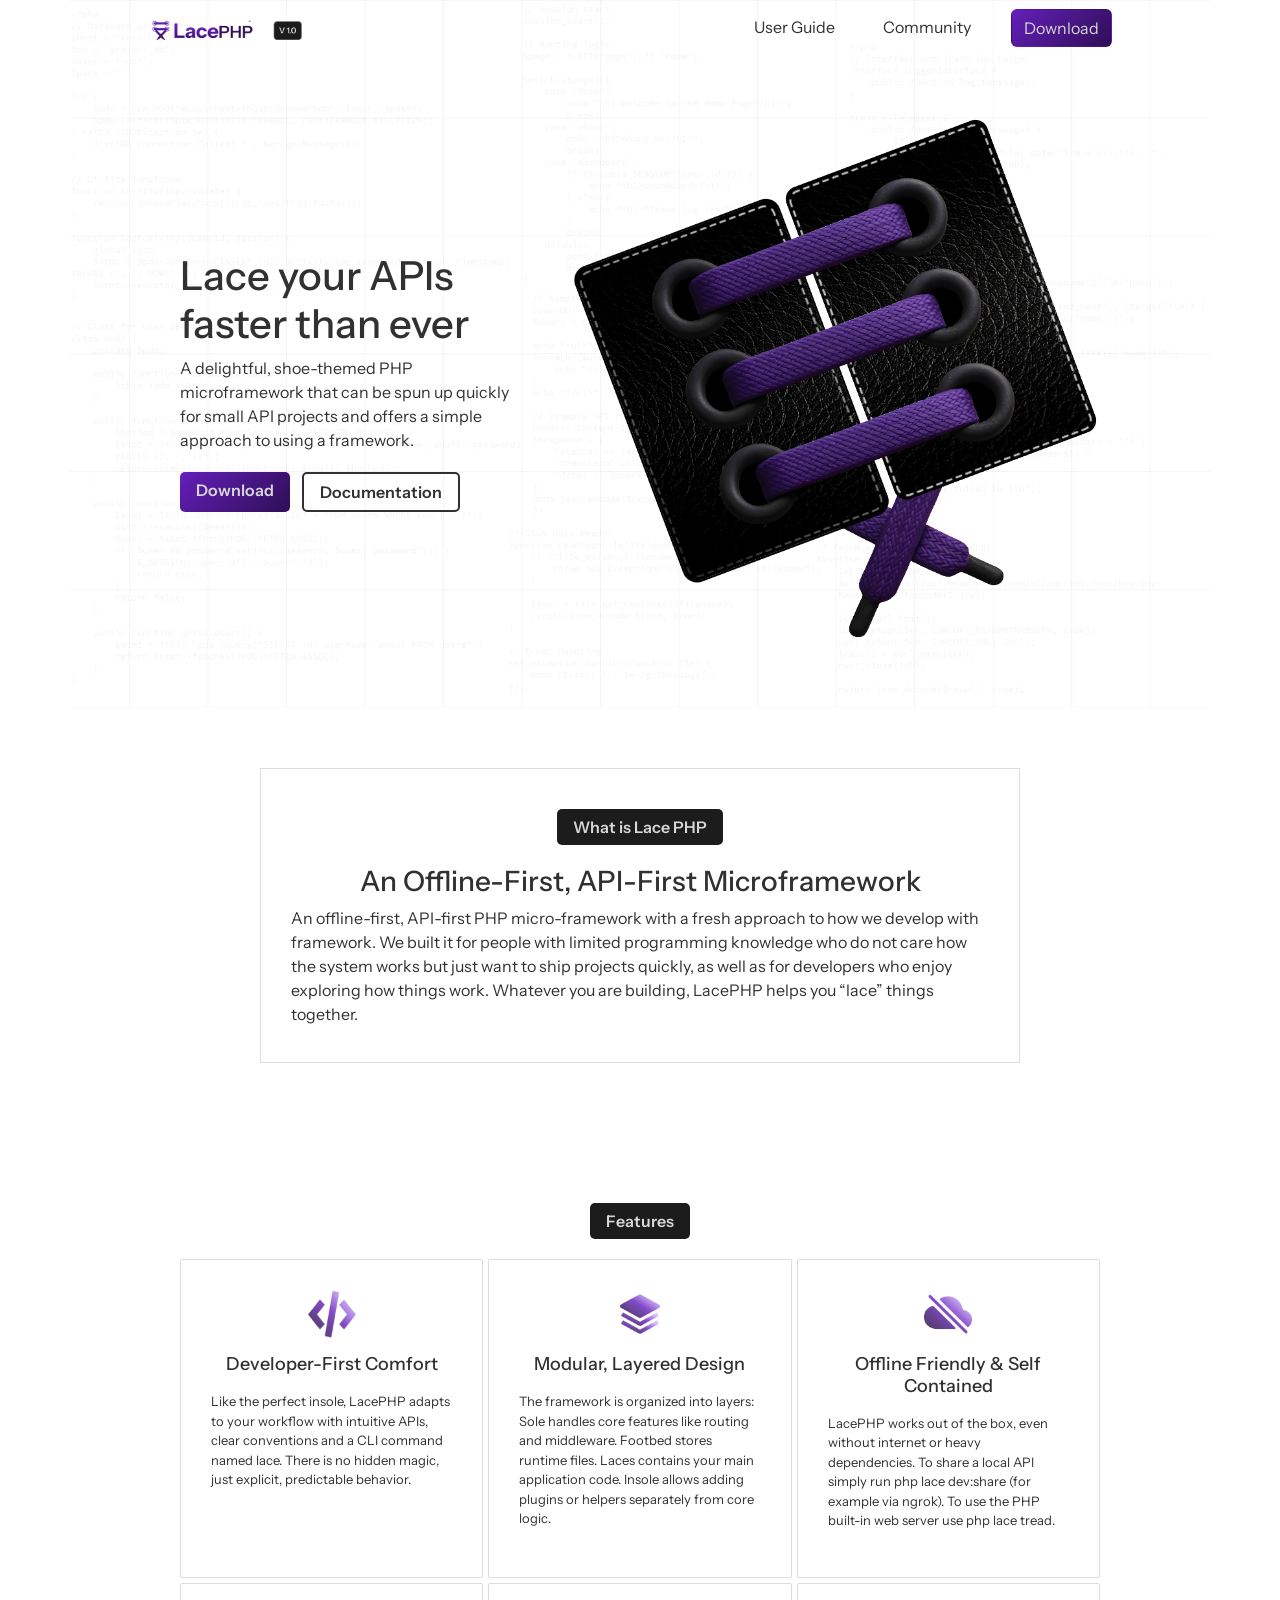
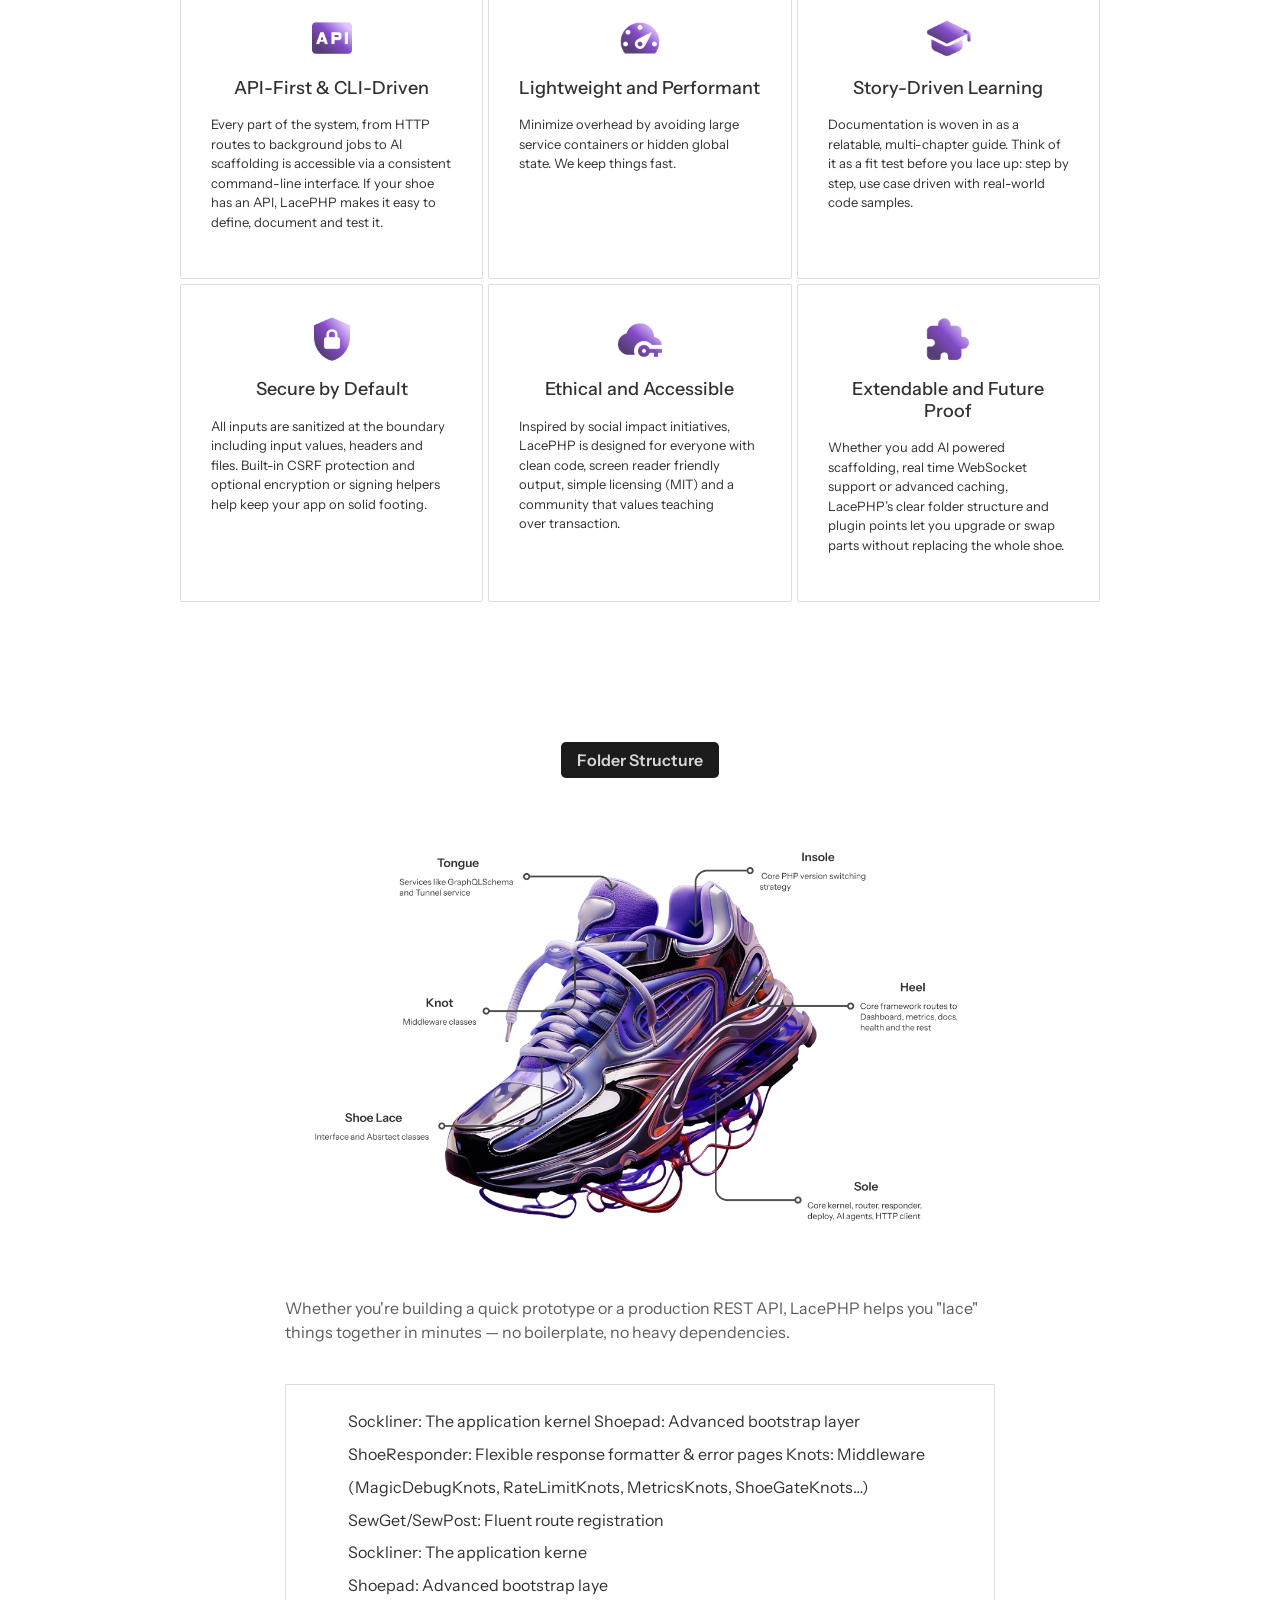
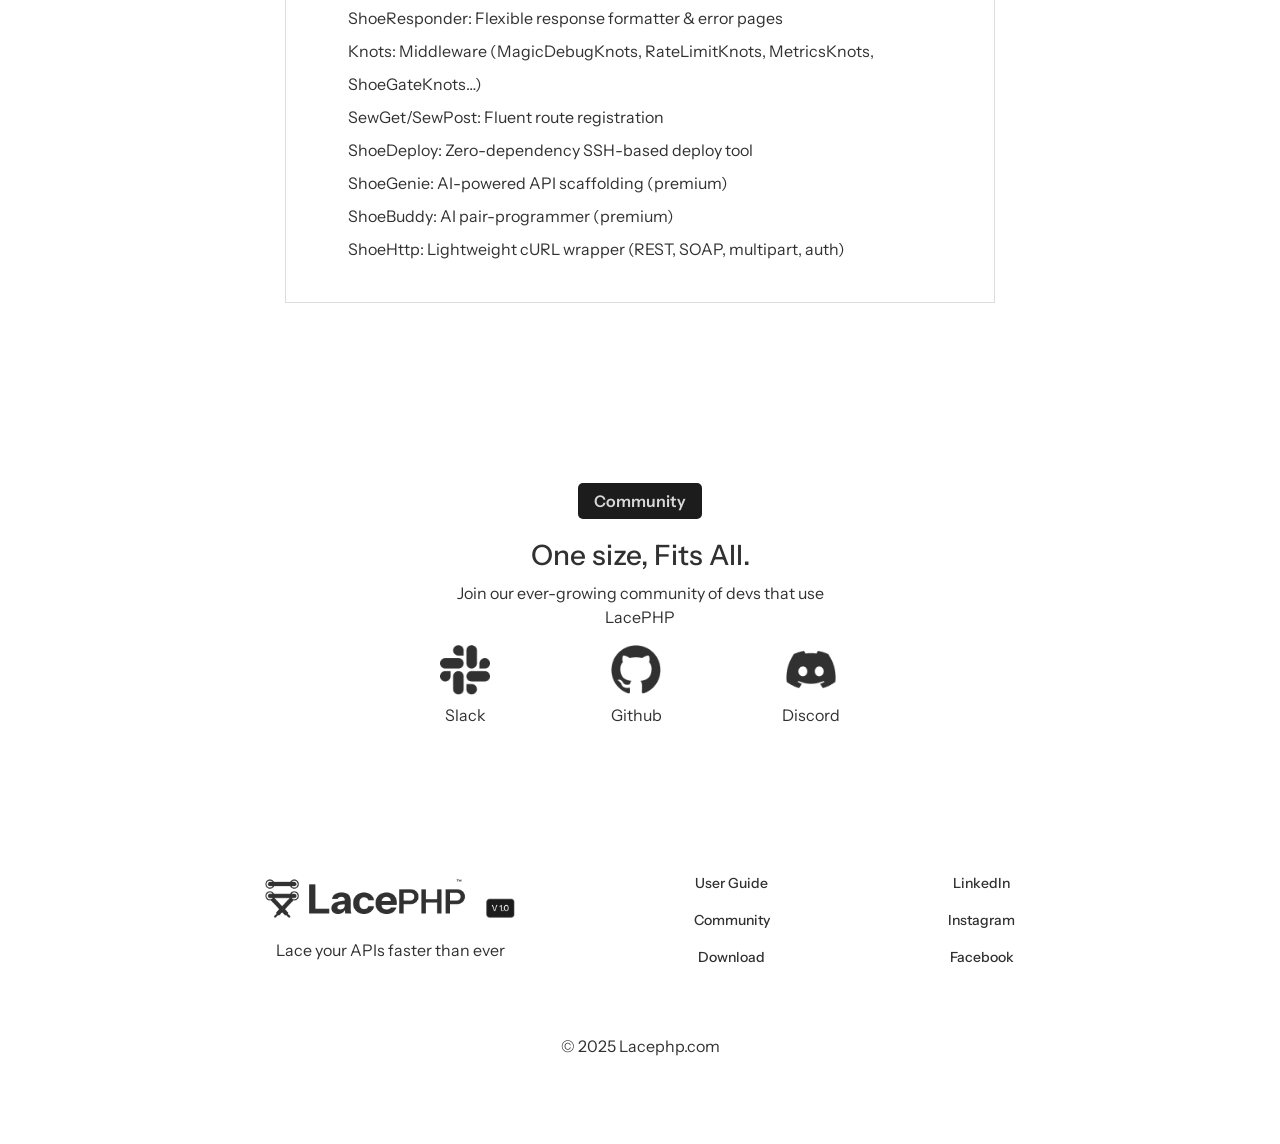
==== index.html @ 8a985abf "lace-php" ====
<!DOCTYPE html>
<html lang="en">

<head>
  <meta charset="UTF-8" />
  <meta name="viewport" content="width=device-width, initial-scale=1.0" />
  <link rel="shortcut icon" href="Images/favicon.ico" type="image/x-icon">
  <title>LacePHP</title>
  <link rel="stylesheet" href="style.css">
  <link href="https://cdn.jsdelivr.net/npm/bootstrap@5.3.3/dist/css/bootstrap.min.css" rel="stylesheet" />
  <link rel="preconnect" href="https://fonts.googleapis.com">
  <link rel="preconnect" href="https://fonts.gstatic.com" crossorigin>
  <link href="https://fonts.googleapis.com/css2?family=Instrument+Sans:wght@400;600&display=swap" rel="stylesheet">
</head>

<body>
   <header class="container">
    <nav class="navbar navbar-expand-lg content1">
      <div class="container">
        <a class="navbar-brand" href="index.html">
          <img src="Images/coloredLogo.png" alt="Logo" class="logo" />
        </a>
        <button class="navbar-toggler" type="button" data-bs-toggle="modal" data-bs-target="#mobileNavModal">
          <span class="navbar-toggler-icon"></span>
        </button>
        <div class="collapse navbar-collapse">
          <ul class="navbar-nav ms-auto mb-2 mb-lg-0">
            <li class="nav-item px-3"><a class="nav-link active" href="#structure">User Guide</a></li>
            <li class="nav-item px-3"><a class="nav-link" href="#community">Community</a></li>
            <li class="nav-item px-3"><a class="btn primary" href="#hero">Download</a></li>
          </ul>
        </div>
      </div>
    </nav>

    
    <div class="modal fade" id="mobileNavModal" tabindex="-1" aria-hidden="true">
      <div class="modal-dialog modal-fullscreen">
        <div class="modal-content container">
          <div class="modal-header">
            <a class="navbar-brand" href="index.html">
              <img src="Images/coloredLogo.png" alt="Logo" class="logo" />
            </a>
            <button type="button" class="btn-close" data-bs-dismiss="modal" aria-label="Close"></button>
          </div>
          <div class="modal-body d-flex flex-column">
            <ul class="mobile-nav-list list-unstyled flex-grow-1">
              <li><a href="#structure" class="nav-link">User Guide</a></li>
              <li><a href="#community" class="nav-link">Community</a></li>
              <li><a class="primary btn btn1" href="#hero">Get Started</a></li>
            </ul>
          </div>
        </div>
      </div>
    </div>

 <section class="content1 hero-section" id="hero">
  <div class="hero-container">
    <div class="text">
      <h1>Lace your APIs faster than ever</h1>
      <p>
        A delightful, shoe-themed PHP microframework that can be spun up quickly for small API projects and offers a simple approach to using a framework.
      </p>
      <div class="btns">
        <a href="#" class="btn1">Download</a>
        <a href="#structure" class="btn2">Documentation</a>
      </div>
    </div>
    <div class="image">
      <img src="Images/Lace.png" alt="Lace illustration" class="lace-img">
    </div>
  </div>
</section> 

  </header>
  
  <div class="lace-php content4" id="lace-php">
    <div class="btns justify-content-center ">
          <a href="#lace-php" class="btn3">What is Lace PHP</a>
    </div>
    <h3>An Offline-First, API-First Microframework</h3>
    <p> An offline-first, API-first PHP micro-framework with a fresh approach to how we develop with framework. We built it for people with limited programming knowledge who do not care how the system works but just want to ship projects quickly, as well as for developers who enjoy exploring how things work. Whatever you are building, LacePHP helps you “lace” things together.</p>
        
  </div>

  <section class="features content1" id="features">
  <div class="btns justify-content-center ">
          <a href="#features" class="btn3">Features</a>
    </div>
    <div class="features-grid">
    <div class="feature-card">
      <img src="Images/developer.png" alt="Dev Comfort" class="feature-icon" />
      <h5>Developer-First Comfort</h5>
      <p>Like the perfect insole, LacePHP adapts to your workflow with intuitive APIs, clear conventions and a CLI command named lace. There is no hidden magic, just explicit, predictable behavior.</p>
    </div>
    <div class="feature-card">
      <img src="Images/modular-design.png" alt="Modular Design" class="feature-icon" />
      <h5>Modular, Layered Design</h5>
      <p>The framework is organized into layers:
Sole handles core features like routing and middleware. Footbed stores runtime files.
Laces contains your main application code.
Insole allows adding plugins or helpers separately from core logic.</p>
    </div>
    <div class="feature-card">
      <img src="Images/offline-friendly.png" alt="Offline Support" class="feature-icon" />
      <h5>Offline Friendly & Self Contained</h5>
      <p>LacePHP works out of the box, even without internet or heavy dependencies. To share a local API simply run php lace dev:share (for example via ngrok). To use the PHP built-in web server use php lace tread.</p>
    </div>

    <div class="feature-card">
      <img src="Images/api.png" alt="API First" class="feature-icon" />
      <h5>API-First & CLI-Driven</h5>
      <p>Every part of the system, from HTTP routes to background jobs to AI scaffolding is accessible via a consistent command-line interface. If your shoe has an API, LacePHP makes it easy to define, document and test it.</p>
    </div>
    <div class="feature-card">
      <img src="Images/lightweight.png" alt="Lightweight" class="feature-icon" />
      <h5>Lightweight and Performant</h5>
      <p>Minimize overhead by avoiding large service containers or hidden global state. We keep things fast.</p>
    </div>
    <div class="feature-card">
      <img src="Images/story-driven.png" alt="Learning" class="feature-icon" />
      <h5>Story-Driven Learning</h5>
      <p>Documentation is woven in as a relatable, multi-chapter guide. Think of it as a fit test before you lace up: step by step, use case driven with real-world code samples.</p>
    </div>

    <div class="feature-card">
      <img src="Images/securedefualt.png" alt="Security" class="feature-icon" />
      <h5>Secure by Default</h5>
      <p>All inputs are sanitized at the boundary including input values, headers and files. Built-in CSRF protection and optional encryption or signing helpers help keep your app on solid footing.</p>
    </div>
    <div class="feature-card">
      <img src="Images/ethical-accessiblity.png" alt="Accessible" class="feature-icon" />
      <h5>Ethical and Accessible</h5>
      <p>Inspired by social impact initiatives, LacePHP is designed for everyone with clean code, screen reader friendly output, simple licensing (MIT) and a community that values teaching over transaction.</p>
    </div>
    <div class="feature-card">
      <img src="Images/extendble-future.png" alt="Future Proof" class="feature-icon" />
      <h5>Extendable and Future Proof</h5>
      <p>Whether you add AI powered scaffolding, real time WebSocket support or advanced caching, LacePHP’s clear folder structure and plugin points let you upgrade or swap parts without replacing the whole shoe.</p>
    </div>
  </div>
</section>


   <div class="structure content3" id="structure">
        <div class="btns justify-content-center ">
          <a href="#structure" class="btn3">Folder Structure</a>
        </div>
        <div class="position-relative text-muted">
        <img src="Images/File Structure.png" alt="Lace PHP Shoe" class="shoe-img" />   
        </div>

    <div class="mt-5 text-muted">
      Whether you're building a quick prototype or a production REST API, LacePHP helps you "lace" things together in minutes — no boilerplate, no heavy dependencies.
    </div>
    <div class="source-code text-muted">
        <ul>
            <li>Sockliner: The application kernel
Shoepad: Advanced bootstrap layer
ShoeResponder: Flexible response formatter & error pages
Knots: Middleware (MagicDebugKnots, RateLimitKnots, MetricsKnots, ShoeGateKnots…)
SewGet/SewPost: Fluent route registration
</li>
            <li>Sockliner: The application kerne</li>
            <li>Shoepad: Advanced bootstrap laye</li>
            <li>ShoeResponder: Flexible response formatter & error pages</li>
            <li>Knots: Middleware (MagicDebugKnots, RateLimitKnots, MetricsKnots, ShoeGateKnots…)</li>
            <li>SewGet/SewPost: Fluent route registration</li>
            <li>ShoeDeploy: Zero-dependency SSH-based deploy tool</li>
            <li>ShoeGenie: AI-powered API scaffolding (premium)</li>
            <li>ShoeBuddy: AI pair-programmer (premium)</li>
            <li>ShoeHttp: Lightweight cURL wrapper (REST, SOAP, multipart, auth)</li>
        </ul>
    </div>
  </div>
   </div>

   <div class="community content5" id="community">
    <div class="btns justify-content-center ">
          <a href="#community" class="btn3">Community</a>
        </div>
    <h3>One size, Fits All.</h3>
    <p>Join our ever-growing community of devs that use LacePHP</p>
    <div class="d-flex">
      <div>
        <a href=""><img src="Images/slack.png" alt="Slack"></a>
        <p>Slack</p>
      </div>
      <div>
        <a href=""><img src="Images/github.png" alt="GitHub"></a>
        <p>Github</p>
      </div>
      <div>
        <a href=""><img src="Images/discord.png" alt="Discord"></a>
        <p>Discord</p>
      </div>
    </div>
  </div> 

  <!-- Footer -->
  <footer class="content3 d-flex flex-column">
    <div class="d-flex w-100">
      <div>
        <img src="Images/footerlogo.png" alt="Footer Logo">
        <p>Lace your APIs faster than ever</p>
      </div>
      <div>
        <ul>
          <li><a href="#structure">User Guide</a></li>
          <li><a href="#community">Community</a></li>
          <li><a href="#hero">Download</a></li>
        </ul>
      </div>
      <div>
        <ul>
          <li><a href="">LinkedIn</a></li>
          <li><a href="">Instagram</a></li>
          <li><a href="">Facebook</a></li>
        </ul>
      </div>
    </div>
    <div class="foot">
      <p>© 2025 Lacephp.com</p>
    </div>
  </footer>
  <script src="https://cdn.jsdelivr.net/npm/bootstrap@5.3.3/dist/js/bootstrap.bundle.min.js"></script>
  
 <script>
  document.addEventListener('DOMContentLoaded', function () {
    const modalElement = document.getElementById('mobileNavModal');
    const toggler = document.querySelector('.navbar-toggler');
    const navLinks = modalElement.querySelectorAll('.nav-link');

    if (modalElement && toggler) {
      const bsModal = new bootstrap.Modal(modalElement);

      toggler.addEventListener('click', () => {
        bsModal.show();
      });

      // Close modal when any nav link is clicked
      navLinks.forEach(link => {
        link.addEventListener('click', () => {
          bsModal.hide();
        });
      });
    }
  });
</script>



</body>

</html>
---- style.css ----
*{
    padding: 0;
    margin: 0;
    font-family: "Instrument Sans", sans-serif;
    color: #313131;
    
}

.content1{
    width: 100%;
    max-width: 1000px;
    margin: 0 auto
}
.content2{
  width: 100%;
   max-width: 900px;
    margin: 0 auto
}
.content3{
  width: 100%;
  max-width: 790px;
    margin: 0 auto
}
.content4{
  width: 100%;
    max-width: 760px;
    margin: 0 auto
}
.content5{
  width: 100%;
    max-width: 480px;
    margin: 0 auto
}

.btns {
  display: flex;
  gap: 12px;
  margin-top: 20px;
}

.btns a {
  text-decoration: none;
  padding: 10px 16px;
  border-radius: 5px;
  font-size: 16px;
  font-weight: 600;
  transition: all 0.3s ease;
  line-height: 100%;
}

.btn1 {
  background: linear-gradient(135deg, #651FBB, #2E0E55);
  color: #D7D7D7;
}

.btn1:hover {
  opacity: 0.7;
}

.btn2 {
  border: 2px solid #313131;
  color: #313131;
  background-color: transparent;
}

.btn2:hover {
  background-color: #313131;
  color: white;
}

.btn3{
    background-color: #1C1C1C;
    color: #D7D7D7;
    margin-bottom: 20px;
}

h1{
    font-weight: 600;
    line-height: 130%;
    font-size: 30px;
    margin-bottom: 20px;
}

h3{
    font-weight: 28px;
    font-weight: 600;
    line-height: 130%;
    margin-bottom: 20px;
    text-align: center;
}

p{
   line-height: 150%; 
   font-size: 16px;
   font-weight: 400;
   font-style: normal;
   margin-bottom: 20px;
}
.source-code{
    margin: 40px auto;
    font-family: "Source Code Pro", monospace;
    line-height: 206.99999999999997%;
}
ul li{
    list-style: none;
    font-weight: 400;
    font-size: 16px;
}
.d-flex{
    display: flex;
    justify-content: space-between;
    align-items: center;
    gap: 20px;

}
header {
  background-image: url(./Images/Background.png);
  background-position: center center;
  background-size: cover;
  background-repeat: no-repeat;
}

.hero-container {
  display: flex;
  align-items: center;
  justify-content: space-between;
  gap: 40px;
  margin: 0 auto;
}
 .hero-section .text {
  flex: 1 1 400px;
  min-width: 280px;
}
.hero-section .image {
  flex: 1 1 600px;
  min-width: 280px; 
} 

.lace-img {
  max-width: 100%;
  height: auto;
  object-fit: contain;
}
.navbar {
    padding: 50px 10px;
    margin: 0px auto;
}
.logo {
    width: 150px;
} 
.nav-link {
    font-size: 13px;
    padding: 8px auto;
    line-height: 21px;
    transition: 0.3s;
    color: #313131!important;
}
.nav-link:hover {
    color: #3a3a3a;
}
.primary {
    display: inline-block;
    background: linear-gradient(135deg, #651FBB, #2E0E55);
    color: #D7D7D7!important;
    font-size: 16px;
    padding: 8px 16px;
}

.mobile-nav-list {
    display: flex;
    flex-direction: column;
    justify-content: start;
    height: 100vh;
    width: 100%;
}
.mobile-nav-list li {
    margin: 10px;
}
.mobile-nav-list .nav-link {
    font-size: 14px;
    padding: 8px 0;
    display: block;
}
.btn-close {
    background: url("data:image/svg+xml,%3csvg xmlns='http://www.w3.org/2000/svg' viewBox='0 0 16 16' fill='%23fff'%3e%3cpath d='M.293.293a1 1 0 0 1 1.414 0L8 6.586 14.293.293a1 1 0 1 1 1.414 1.414L9.414 8l6.293 6.293a1 1 0 0 1-1.414 1.414L8 9.414l-6.293 6.293a1 1 0 0 1-1.414-1.414L6.586 8 .293 1.707a1 1 0 0 1 0-1.414z'/%3e%3c/svg%3e")
        center/1rem auto no-repeat #ff4805;
    opacity: 1;
}
.btn-close:active,
.btn-close:focus {
    background-color: #8b0000 !important;
    box-shadow: none !important;
}
.hero-section,
.community,
.structure,
.features{
    padding: 60px 40px;
}
.lace-php{
    margin: 60px auto;
}
.community{
    text-align: center;
}

.lace-php,
.source-code{
    border: 1px solid #ddd;
    padding: 20px 30px;
}
    .community .d-flex {
      justify-content: space-between;
      gap: 40px;
      flex-wrap: wrap;
    }

    .community .d-flex div {
      text-align: center;
    }

    .community .d-flex img {
      width: 50px;
      height: 50px;
      object-fit: contain;
      margin-bottom: 8px;
    }

    footer {
      padding: 70px 20px;
      text-align: center;
    }

    footer .d-flex {
      flex-wrap: wrap;
      justify-content: space-between;
      gap: 20px;
      margin-bottom: 30px;
    }

    footer img {
      width: 250px;
      margin-bottom: 20px;
    }

    footer ul {
      list-style: none;
      padding: 0;
    }

    footer ul li a {
      text-decoration: none;
      color: #313131;
      font-size: 14px;
      font-weight: 500;
      display: block;
      margin-bottom: 16px;
    }

    .shoe-img {
      max-width: 100%;
      padding: 20px;
    }

.features-grid {
  display: grid;
  grid-template-columns: repeat(3, 1fr);
  gap: 5px;
}

.feature-card {
  border: 1px solid #ddd;
  padding: 30px;
  border-radius: 2px;
}

.feature-card img {
  width: 48px;
  height: 48px;
  align-items: center;
  margin-bottom: 16px;
  display: block;
  margin: 0 auto 16px auto;
}

.feature-card h5 {
  font-size: 18px;
  margin-bottom: 16px;
  font-weight: 500;
  color: #313131;
  text-align: center;
}

.feature-card p {
  font-size: 13px;
  line-height: 150%;
}

@media (max-width: 1000px) {
.hero-container {
  flex-direction: column; 
  align-items: center;
 
}
.hero-section .text,
  .hero-section .image {
    flex: 1 1 100%;
    width: 100%;
  }

  .features-grid {
    grid-template-columns: repeat(2, 1fr);
  }

}


@media (max-width: 768px) {
  .hero-section .container{
     flex-wrap: wrap;
  }
      .community .d-flex {
        flex-direction: column;
        align-items: center;
      }

      footer .d-flex {
        flex-direction: column;
        align-items: center;
      }

      .hero-section,
      .community,
      .structure,
      .features,
      .lace-php{
          padding: 40px 40px;
      }
      .lace-php{
          margin: 60px 40;
      }
    }

    @media(max-width: 600px){
      .features-grid {
    grid-template-columns: 1fr;
  }
    }
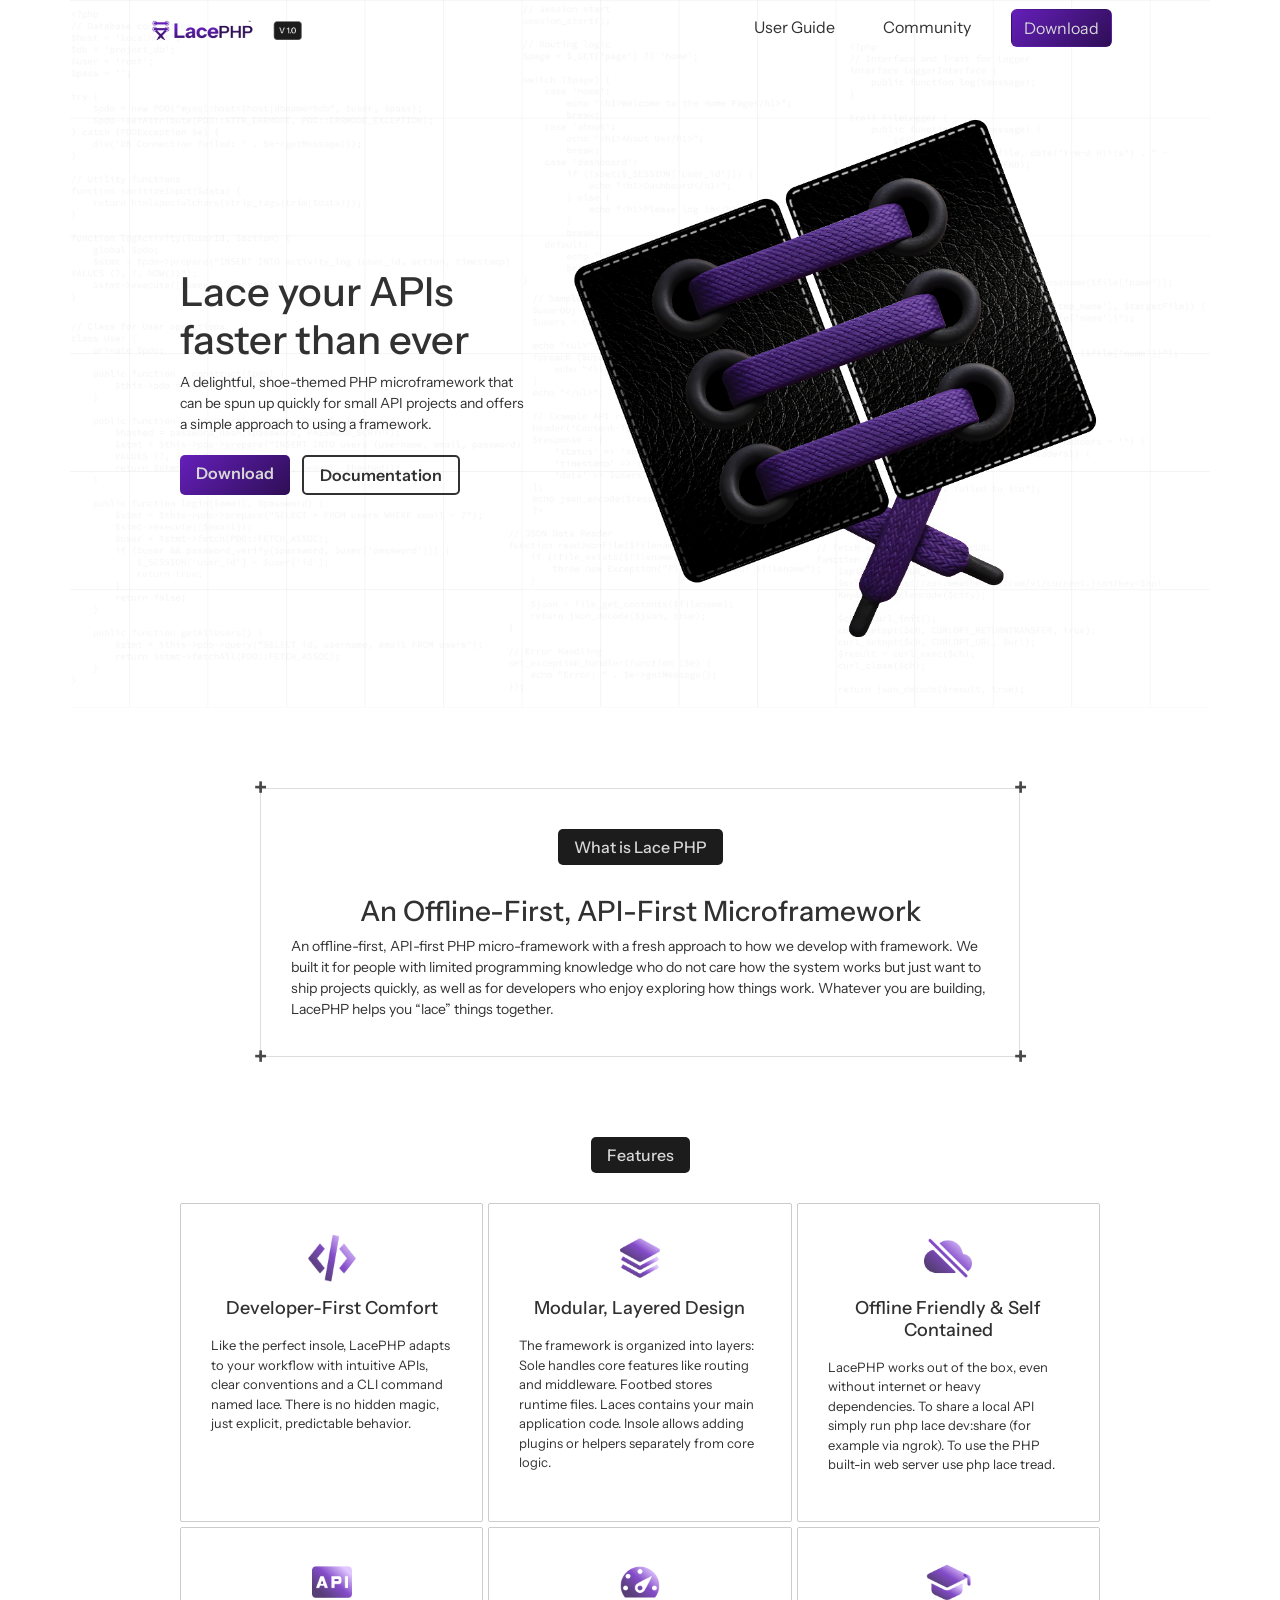
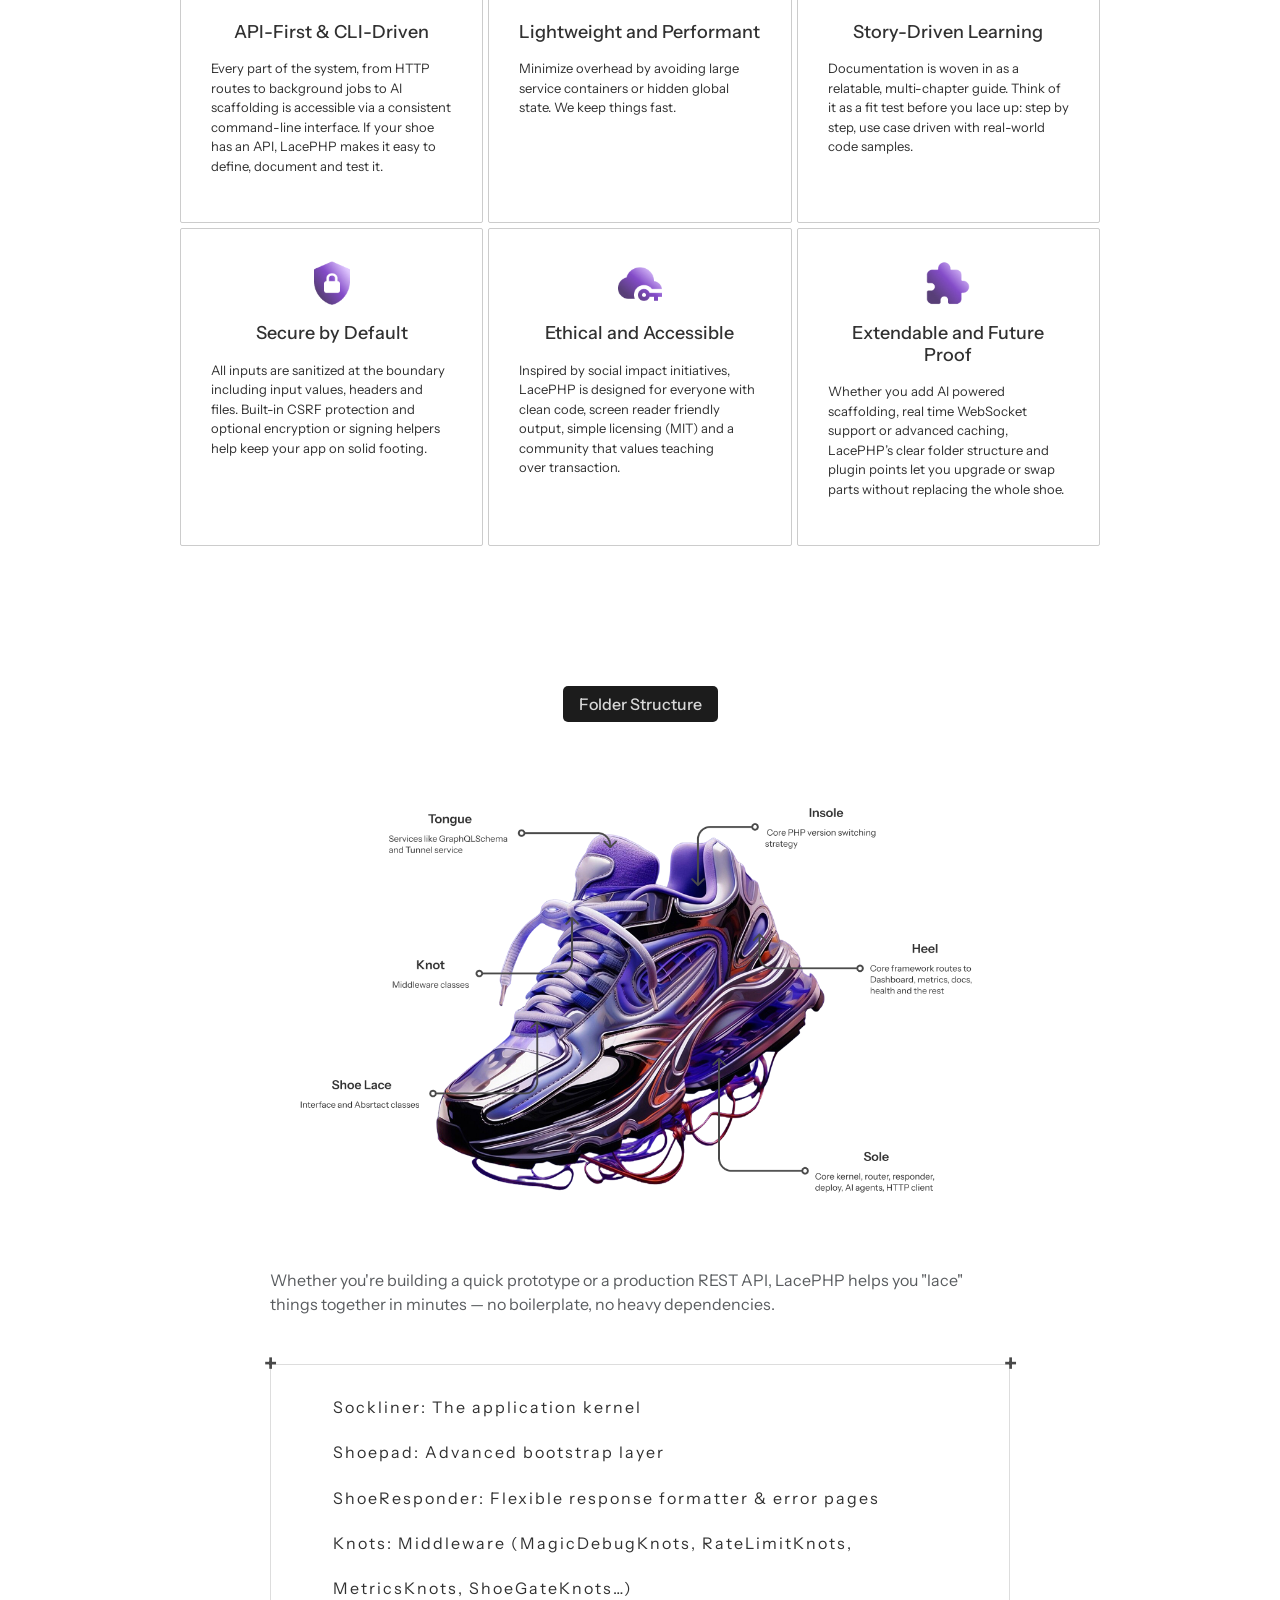
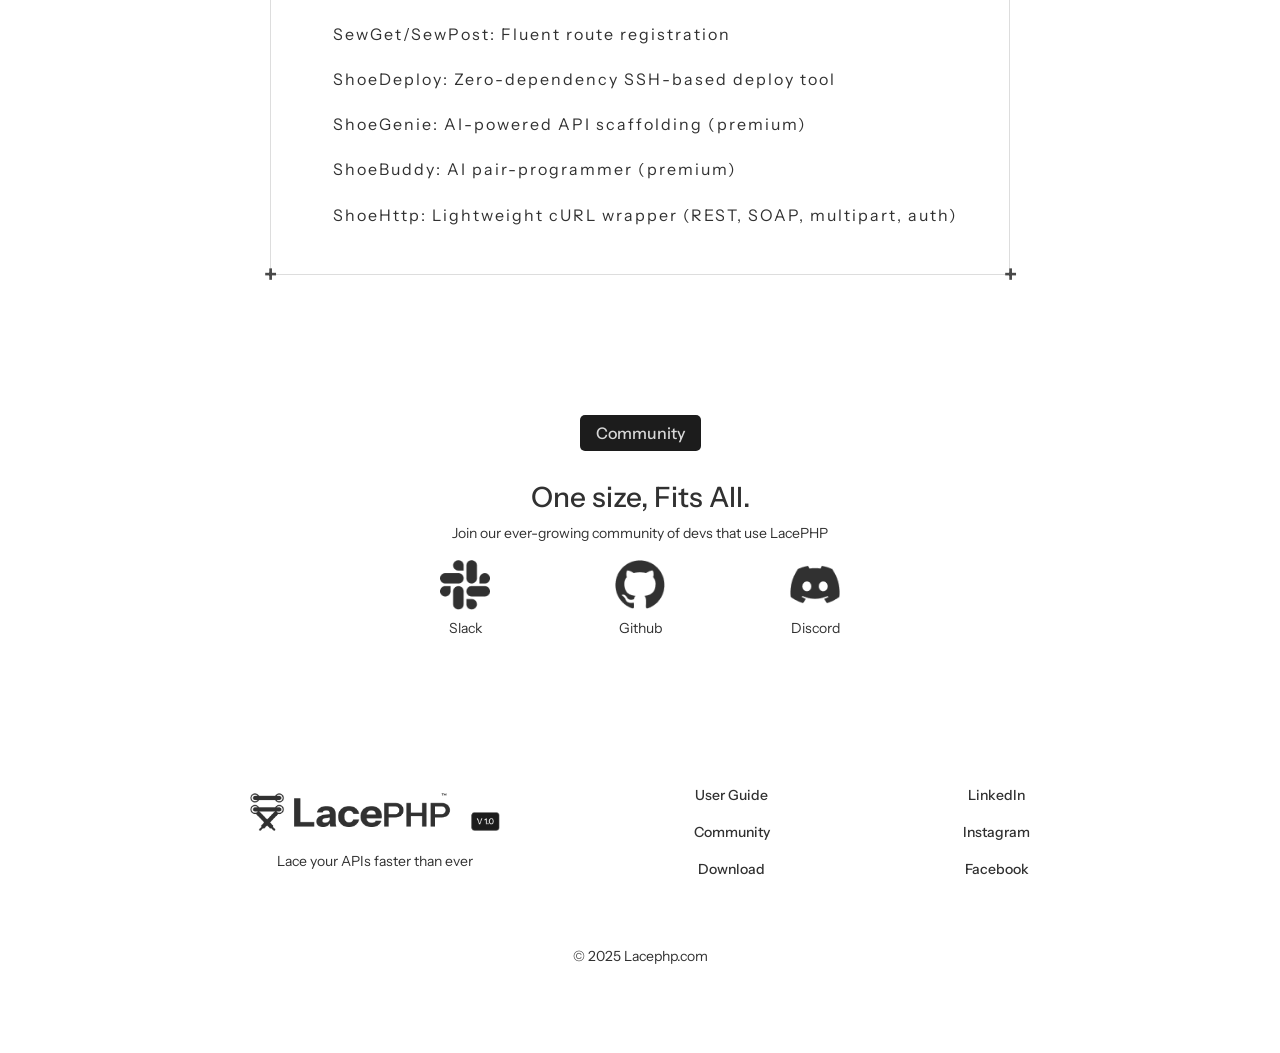
==== commit 9cbf1fbe: "lacey-code" ====
--- a/index.html
+++ b/index.html
@@ -74,14 +74,24 @@
 
   </header>
   
+<div class="lace-php-container">
+  <!-- Plus icons at the corners -->
+  <span class="plus-icon top-left">+</span>
+  <span class="plus-icon top-right">+</span>
+  <span class="plus-icon bottom-left">+</span>
+  <span class="plus-icon bottom-right">+</span>
+
   <div class="lace-php content4" id="lace-php">
-    <div class="btns justify-content-center ">
-          <a href="#lace-php" class="btn3">What is Lace PHP</a>
+    <div class="btns justify-content-center">
+      <a href="#lace-php" class="btn3">What is Lace PHP</a>
     </div>
     <h3>An Offline-First, API-First Microframework</h3>
-    <p> An offline-first, API-first PHP micro-framework with a fresh approach to how we develop with framework. We built it for people with limited programming knowledge who do not care how the system works but just want to ship projects quickly, as well as for developers who enjoy exploring how things work. Whatever you are building, LacePHP helps you “lace” things together.</p>
-        
-  </div>
+    <p>
+      An offline-first, API-first PHP micro-framework with a fresh approach to how we develop with framework. We built it for people with limited programming knowledge who do not care how the system works but just want to ship projects quickly, as well as for developers who enjoy exploring how things work. Whatever you are building, LacePHP helps you “lace” things together.
+    </p>
+  </div>
+</div>
+
 
   <section class="features content1" id="features">
   <div class="btns justify-content-center ">
@@ -146,32 +156,34 @@
         <div class="btns justify-content-center ">
           <a href="#structure" class="btn3">Folder Structure</a>
         </div>
-        <div class="position-relative text-muted">
+        <div class="position-relative text-muted content3">
         <img src="Images/File Structure.png" alt="Lace PHP Shoe" class="shoe-img" />   
         </div>
 
-    <div class="mt-5 text-muted">
+    <div class="mt-5 mb-5 text-muted">
       Whether you're building a quick prototype or a production REST API, LacePHP helps you "lace" things together in minutes — no boilerplate, no heavy dependencies.
     </div>
-    <div class="source-code text-muted">
-        <ul>
-            <li>Sockliner: The application kernel
-Shoepad: Advanced bootstrap layer
-ShoeResponder: Flexible response formatter & error pages
-Knots: Middleware (MagicDebugKnots, RateLimitKnots, MetricsKnots, ShoeGateKnots…)
-SewGet/SewPost: Fluent route registration
-</li>
-            <li>Sockliner: The application kerne</li>
-            <li>Shoepad: Advanced bootstrap laye</li>
-            <li>ShoeResponder: Flexible response formatter & error pages</li>
-            <li>Knots: Middleware (MagicDebugKnots, RateLimitKnots, MetricsKnots, ShoeGateKnots…)</li>
-            <li>SewGet/SewPost: Fluent route registration</li>
-            <li>ShoeDeploy: Zero-dependency SSH-based deploy tool</li>
-            <li>ShoeGenie: AI-powered API scaffolding (premium)</li>
-            <li>ShoeBuddy: AI pair-programmer (premium)</li>
-            <li>ShoeHttp: Lightweight cURL wrapper (REST, SOAP, multipart, auth)</li>
-        </ul>
-    </div>
+    <div class="source-code-container">
+      <span class="plus-icon top-left">+</span>
+  <span class="plus-icon top-right">+</span>
+  <span class="plus-icon bottom-left">+</span>
+  <span class="plus-icon bottom-right">+</span>
+  <div class="source-code text-muted">
+    <ul>
+      <li>Sockliner: The application kernel</li>
+      <li>Shoepad: Advanced bootstrap layer</li>
+      <li>ShoeResponder: Flexible response formatter & error pages</li>
+      <li>Knots: Middleware (MagicDebugKnots, RateLimitKnots, MetricsKnots, ShoeGateKnots…)</li>
+      <li>SewGet/SewPost: Fluent route registration</li>
+      <li>ShoeDeploy: Zero-dependency SSH-based deploy tool</li>
+      <li>ShoeGenie: AI-powered API scaffolding (premium)</li>
+      <li>ShoeBuddy: AI pair-programmer (premium)</li>
+      <li>ShoeHttp: Lightweight cURL wrapper (REST, SOAP, multipart, auth)</li>
+    </ul>
+  </div>
+  
+</div>
+
   </div>
    </div>
 
--- a/style.css
+++ b/style.css
@@ -3,7 +3,6 @@
     margin: 0;
     font-family: "Instrument Sans", sans-serif;
     color: #313131;
-    
 }
 
 .content1{
@@ -18,14 +17,14 @@
 }
 .content3{
   width: 100%;
-  max-width: 790px;
+  max-width: 820px;
     margin: 0 auto
 }
-.content4{
+/* .content4{
   width: 100%;
     max-width: 760px;
     margin: 0 auto
-}
+} */
 .content5{
   width: 100%;
     max-width: 480px;
@@ -71,7 +70,9 @@
 .btn3{
     background-color: #1C1C1C;
     color: #D7D7D7;
-    margin-bottom: 20px;
+    margin-bottom: 30px;
+    font-size: 16px;
+    font-weight: 500 !important;
 }
 
 h1{
@@ -91,15 +92,17 @@
 
 p{
    line-height: 150%; 
-   font-size: 16px;
+   font-size: 14px;
    font-weight: 400;
    font-style: normal;
    margin-bottom: 20px;
 }
-.source-code{
-    margin: 40px auto;
-    font-family: "Source Code Pro", monospace;
+.source-code{  
+    font-family: "Source Code Pro", monospace !important;
     line-height: 206.99999999999997%;
+    font-weight: 300;
+    font-size: 22px;
+    letter-spacing: 2px;
 }
 ul li{
     list-style: none;
@@ -197,9 +200,11 @@
 .features{
     padding: 60px 40px;
 }
-.lace-php{
-    margin: 60px auto;
-}
+
+.hero-section{
+  margin-bottom: 80px;
+}
+
 .community{
     text-align: center;
 }
@@ -269,7 +274,7 @@
 }
 
 .feature-card {
-  border: 1px solid #ddd;
+  border: 1px solid rgba(0, 0, 0, 0.2);
   padding: 30px;
   border-radius: 2px;
 }
@@ -316,6 +321,9 @@
 
 
 @media (max-width: 768px) {
+  .lace-php-container {
+  width: 90% !important;
+}
   .hero-section .container{
      flex-wrap: wrap;
   }
@@ -332,17 +340,69 @@
       .hero-section,
       .community,
       .structure,
-      .features,
-      .lace-php{
+      .features{
           padding: 40px 40px;
       }
-      .lace-php{
-          margin: 60px 40;
-      }
+      
     }
 
     @media(max-width: 600px){
       .features-grid {
     grid-template-columns: 1fr;
   }
-    }+    }
+
+ .source-code-container {
+  position: relative;
+  display: inline-block;
+}
+.lace-php-container {
+  position: relative;
+  display: block;
+  width: 100%;
+  max-width: 760px;
+  margin: 0 auto; 
+}
+
+
+.plus-icon {
+  position: absolute;
+  font-size: 24px;
+  font-weight: bold;
+  color: rgba(73, 73, 73, 1);
+  background: none;
+  line-height: 1;
+  margin: 0;
+  padding: 0;
+  pointer-events: none;
+  width: 2rem;
+  height: 2rem;
+  display: flex;
+  align-items: center;
+  justify-content: center;
+}
+
+
+.top-left {
+  top: 0;
+  left: 0;
+  transform: translate(-50%, -50%);
+}
+
+.top-right {
+  top: 0;
+  right: 0;
+  transform: translate(50%, -50%);
+}
+
+.bottom-left {
+  bottom: 0;
+  left: 0;
+  transform: translate(-50%, 50%);
+}
+
+.bottom-right {
+  bottom: 0;
+  right: 0;
+  transform: translate(50%, 50%);
+}
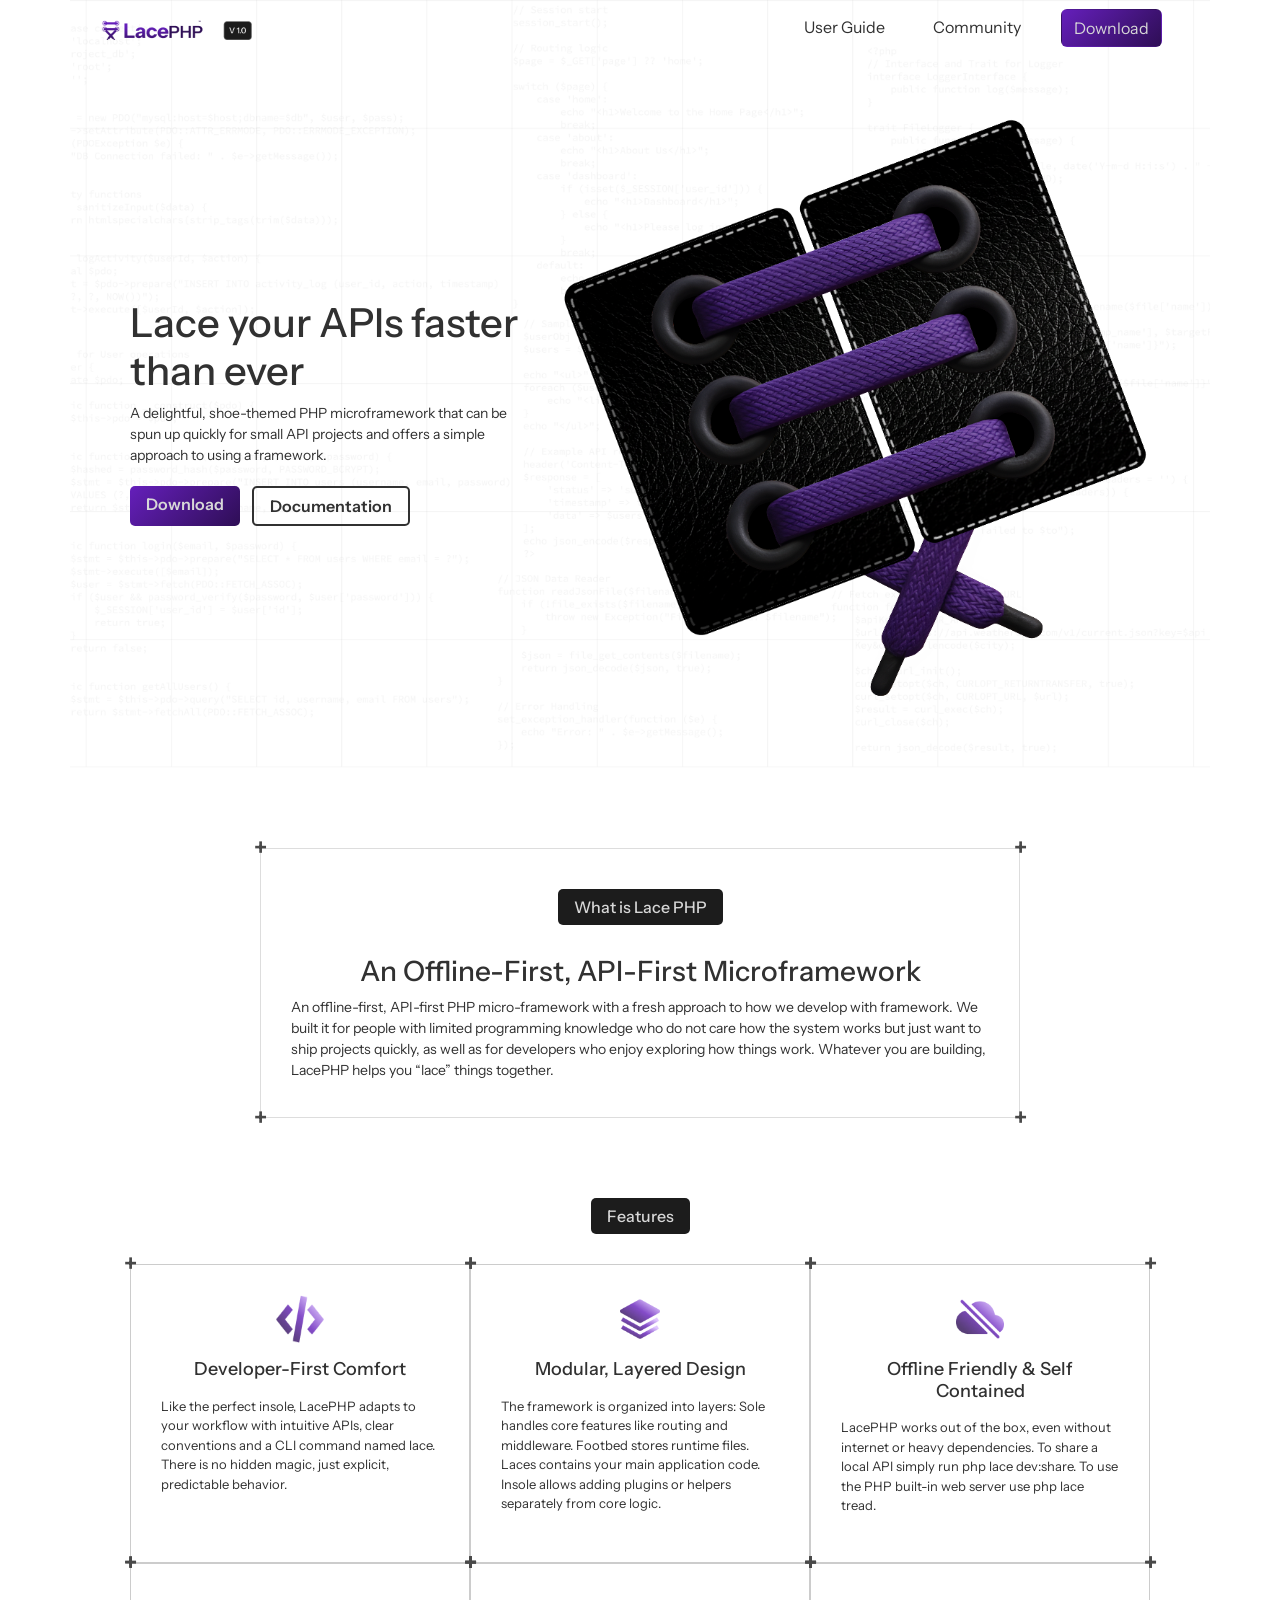
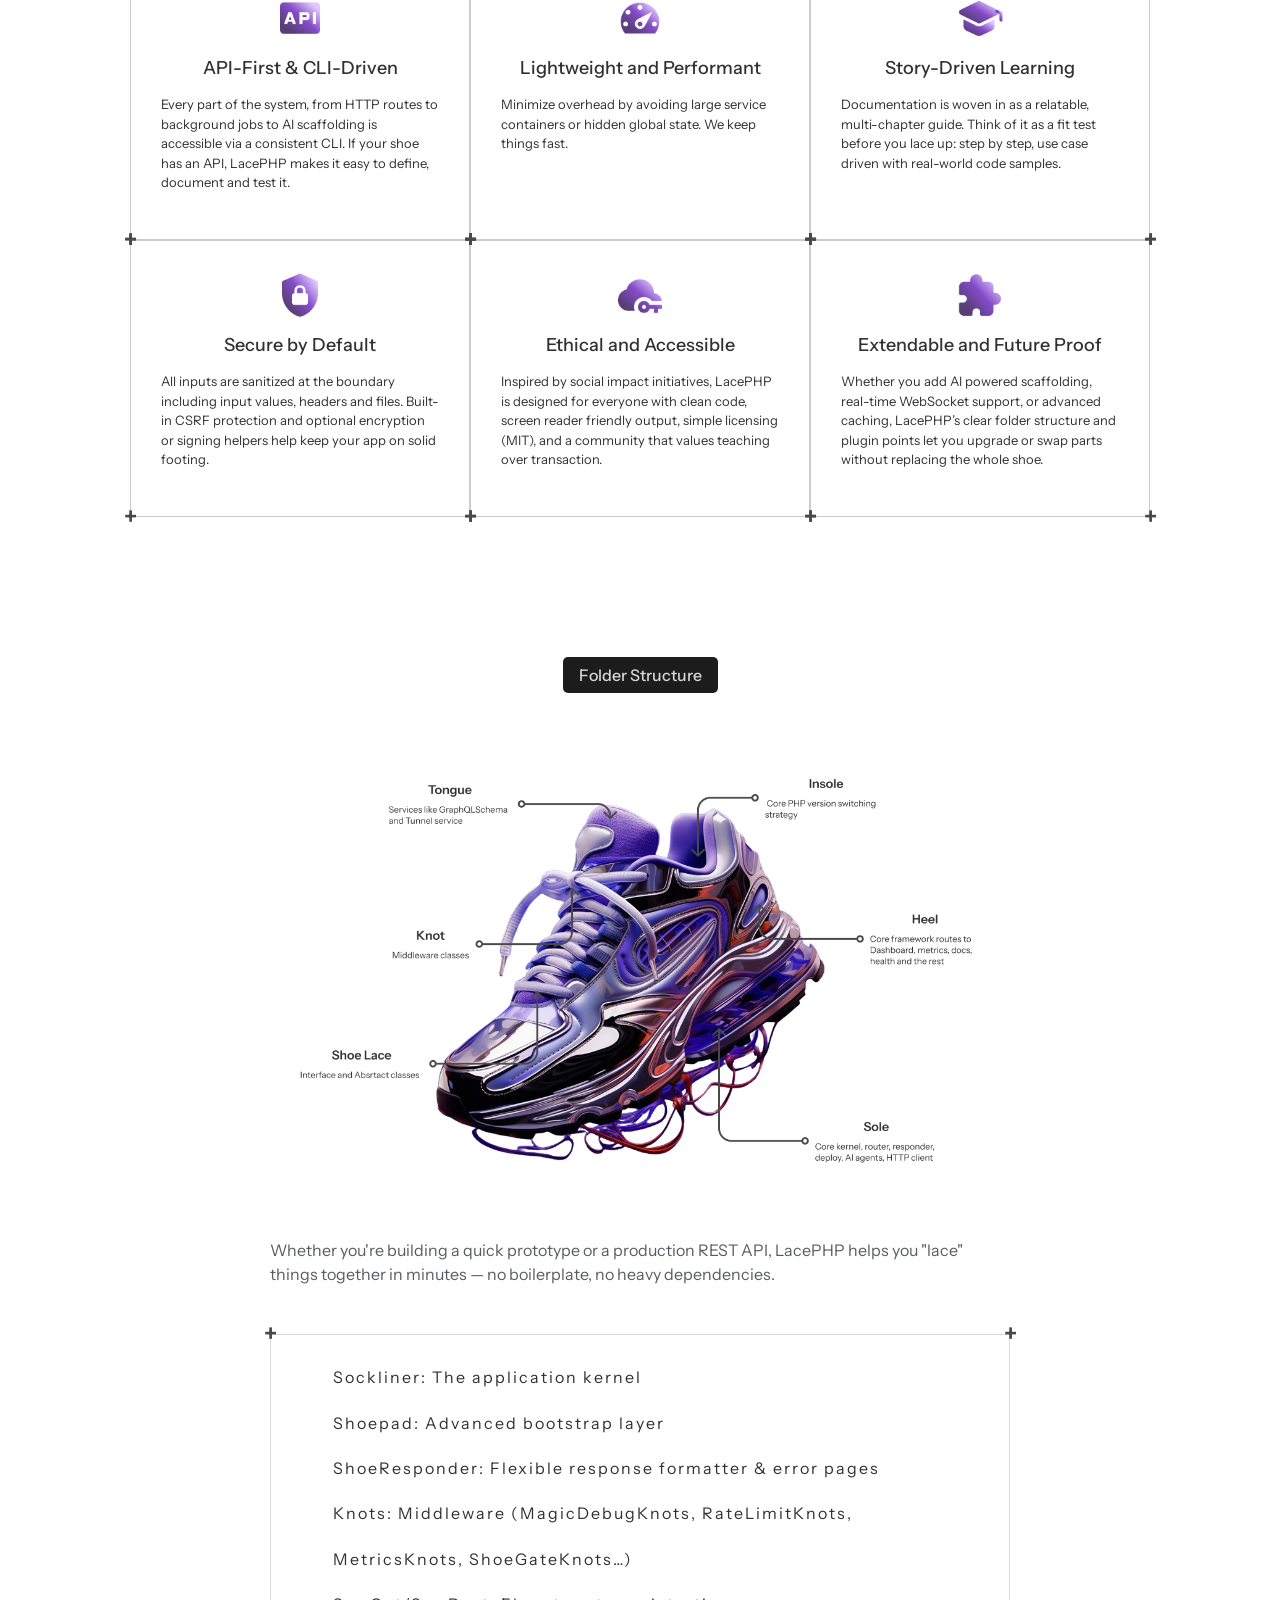
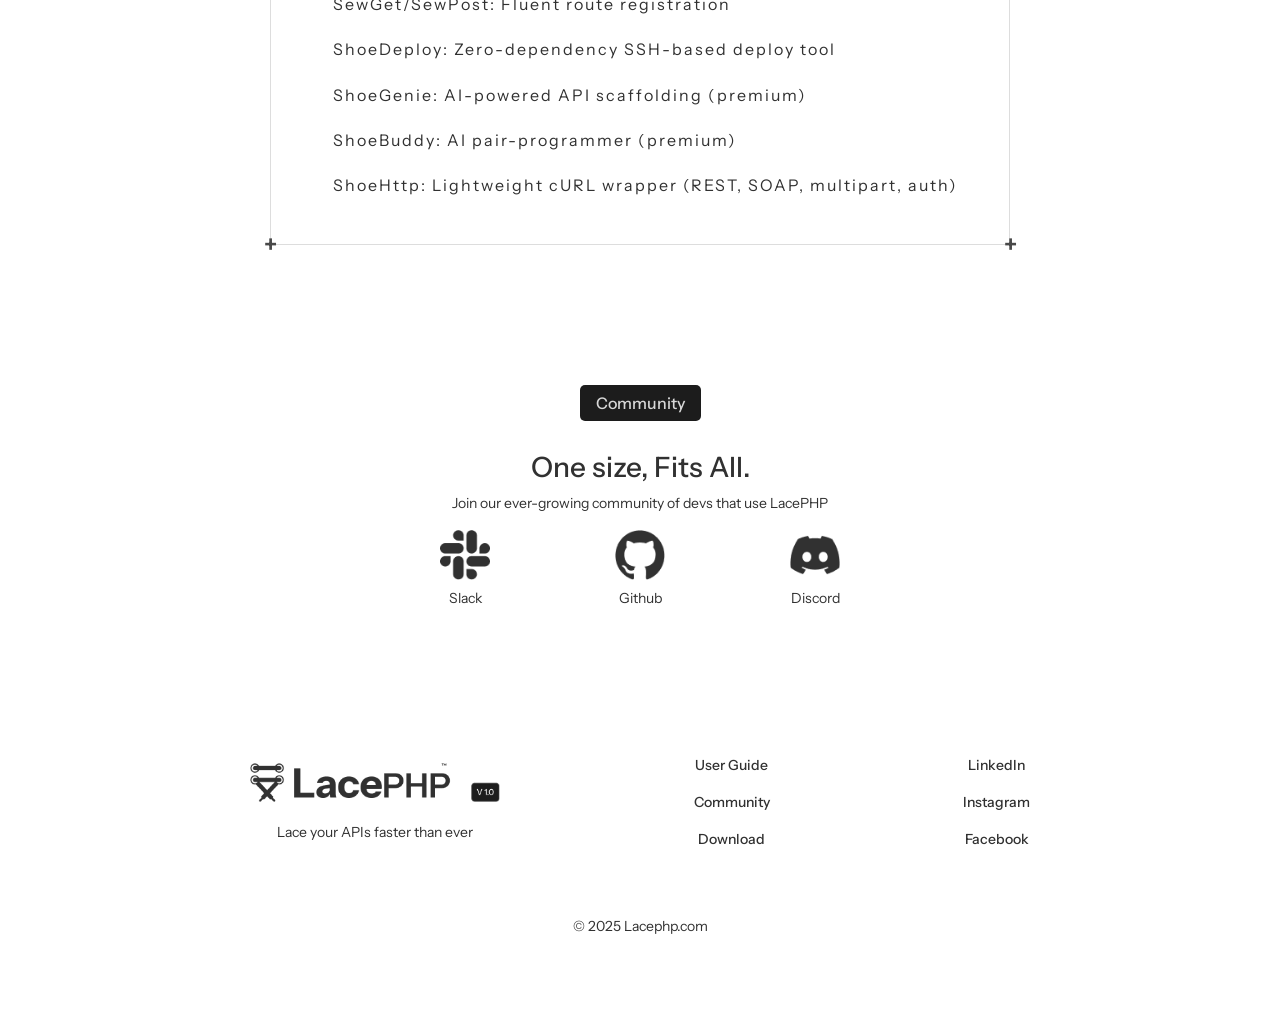
==== commit b070fd22: "lacey-code" ====
--- a/index.html
+++ b/index.html
@@ -93,7 +93,7 @@
 </div>
 
 
-  <section class="features content1" id="features">
+  <!-- <section class="features content1" id="features">
   <div class="btns justify-content-center ">
           <a href="#features" class="btn3">Features</a>
     </div>
@@ -149,7 +149,18 @@
       <p>Whether you add AI powered scaffolding, real time WebSocket support or advanced caching, LacePHP’s clear folder structure and plugin points let you upgrade or swap parts without replacing the whole shoe.</p>
     </div>
   </div>
+</section> -->
+
+<section class="features content1" id="features">
+  <div class="btns justify-content-center">
+    <a href="#features" class="btn3">Features</a>
+  </div>
+
+  <div class="features-grid" id="featuresGrid">
+    <!-- Cards will be injected here by JavaScript -->
+  </div>
 </section>
+
 
 
    <div class="structure content3" id="structure">
@@ -236,6 +247,7 @@
     </div>
   </footer>
   <script src="https://cdn.jsdelivr.net/npm/bootstrap@5.3.3/dist/js/bootstrap.bundle.min.js"></script>
+  <script src="script.js"></script>
   
  <script>
   document.addEventListener('DOMContentLoaded', function () {
--- a/style.css
+++ b/style.css
@@ -7,7 +7,7 @@
 
 .content1{
     width: 100%;
-    max-width: 1000px;
+    max-width: 1100px;
     margin: 0 auto
 }
 .content2{
@@ -20,11 +20,7 @@
   max-width: 820px;
     margin: 0 auto
 }
-/* .content4{
-  width: 100%;
-    max-width: 760px;
-    margin: 0 auto
-} */
+
 .content5{
   width: 100%;
     max-width: 480px;
@@ -184,11 +180,7 @@
     padding: 8px 0;
     display: block;
 }
-.btn-close {
-    background: url("data:image/svg+xml,%3csvg xmlns='http://www.w3.org/2000/svg' viewBox='0 0 16 16' fill='%23fff'%3e%3cpath d='M.293.293a1 1 0 0 1 1.414 0L8 6.586 14.293.293a1 1 0 1 1 1.414 1.414L9.414 8l6.293 6.293a1 1 0 0 1-1.414 1.414L8 9.414l-6.293 6.293a1 1 0 0 1-1.414-1.414L6.586 8 .293 1.707a1 1 0 0 1 0-1.414z'/%3e%3c/svg%3e")
-        center/1rem auto no-repeat #ff4805;
-    opacity: 1;
-}
+
 .btn-close:active,
 .btn-close:focus {
     background-color: #8b0000 !important;
@@ -270,13 +262,14 @@
 .features-grid {
   display: grid;
   grid-template-columns: repeat(3, 1fr);
-  gap: 5px;
 }
 
 .feature-card {
   border: 1px solid rgba(0, 0, 0, 0.2);
   padding: 30px;
-  border-radius: 2px;
+  height: 100%;               
+  display: flex;
+  flex-direction: column; 
 }
 
 .feature-card img {
@@ -406,3 +399,8 @@
   right: 0;
   transform: translate(50%, 50%);
 }
+.feature-card-container {
+  position: relative;
+  height: 100%;
+}
+
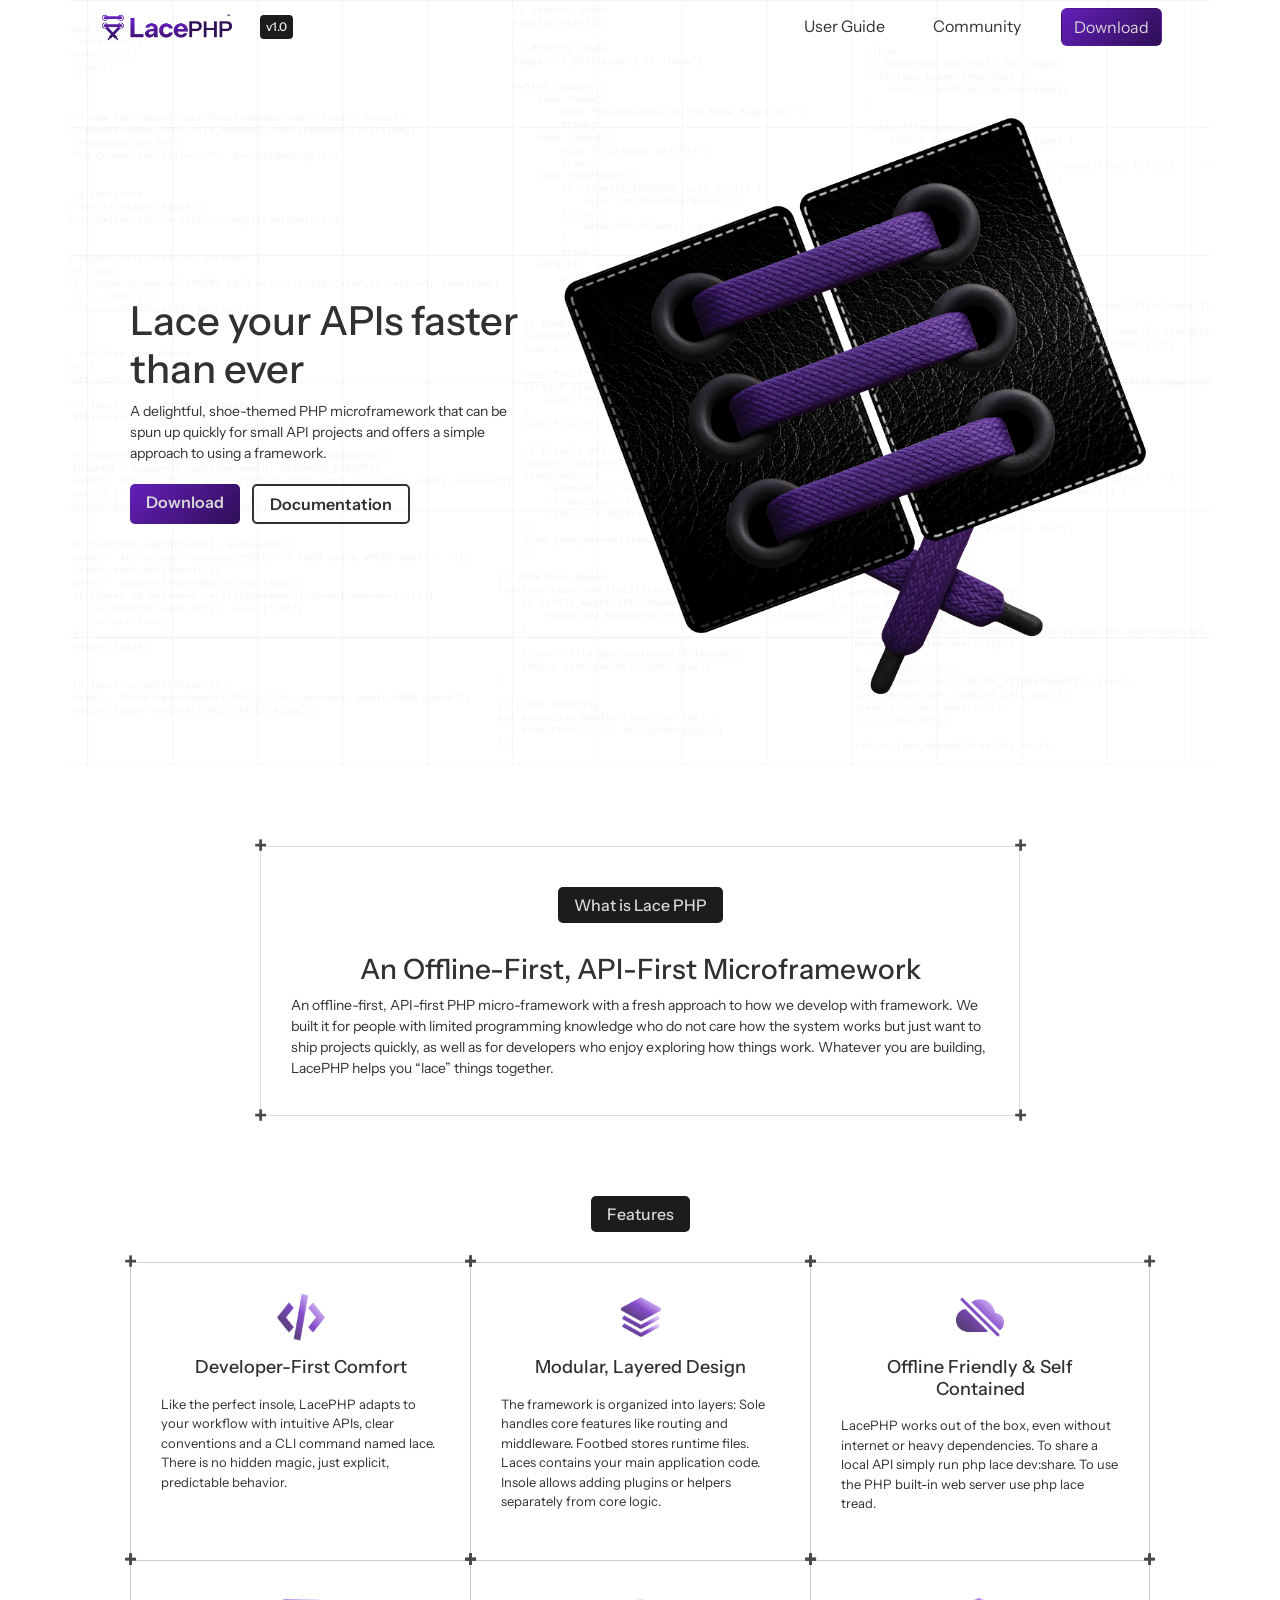
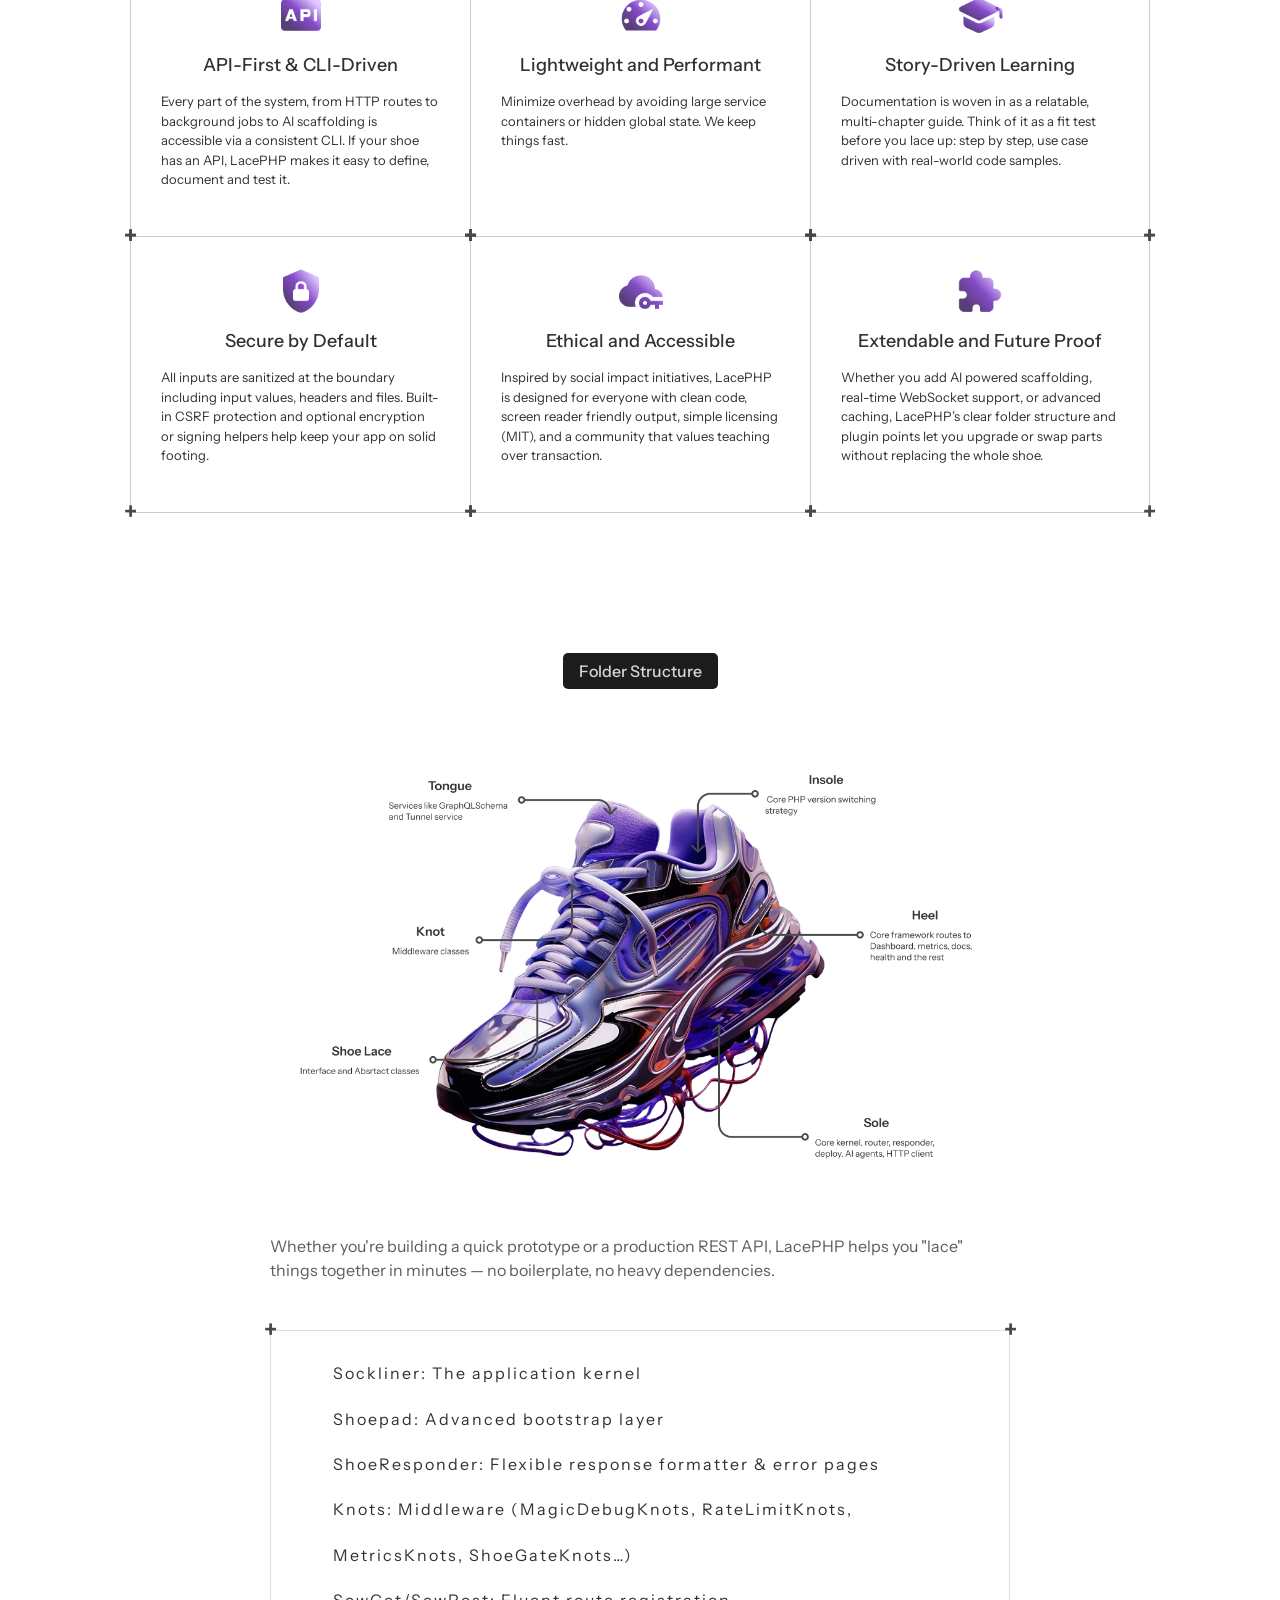
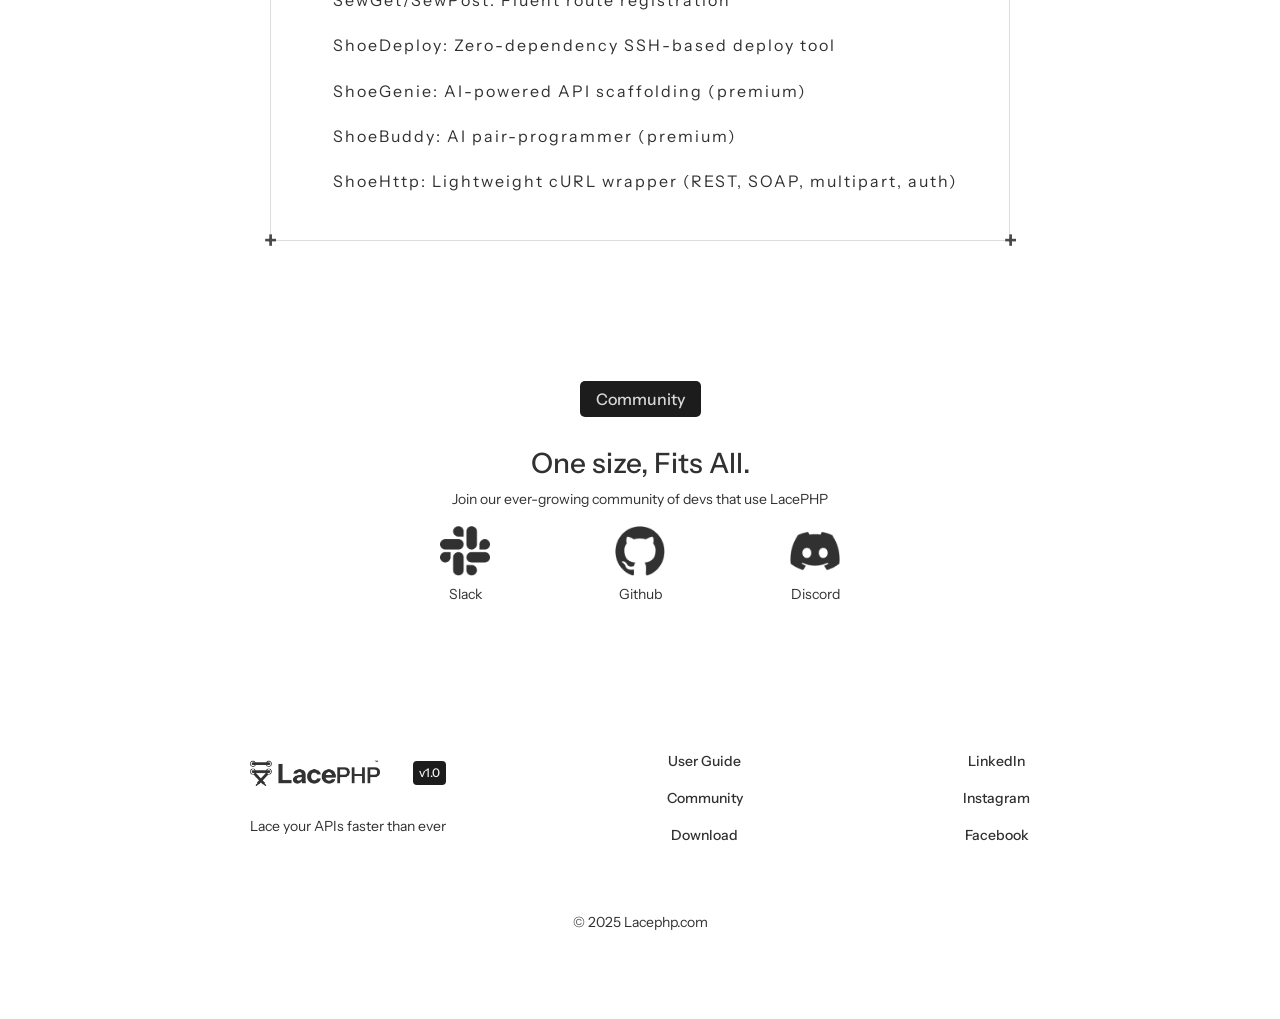
==== commit 833eaf4e: "lacephp" ====
--- a/index.html
+++ b/index.html
@@ -17,8 +17,9 @@
    <header class="container">
     <nav class="navbar navbar-expand-lg content1">
       <div class="container">
-        <a class="navbar-brand" href="index.html">
-          <img src="Images/coloredLogo.png" alt="Logo" class="logo" />
+        <a class="navbar-brand d-flex align-items-center" href="/">
+          <img src="Images/Full Logo Color.png" alt="Logo" class="logo" />
+          <span class="version-badge ms-2">v1.0</span>
         </a>
         <button class="navbar-toggler" type="button" data-bs-toggle="modal" data-bs-target="#mobileNavModal">
           <span class="navbar-toggler-icon"></span>
@@ -38,9 +39,10 @@
       <div class="modal-dialog modal-fullscreen">
         <div class="modal-content container">
           <div class="modal-header">
-            <a class="navbar-brand" href="index.html">
-              <img src="Images/coloredLogo.png" alt="Logo" class="logo" />
-            </a>
+           <a class="navbar-brand d-flex align-items-center" href="/">
+            <img src="Images/Full Logo Color.png" alt="Logo" class="logo" />
+            <span class="version-badge ms-2">v1.0</span>
+          </a>
             <button type="button" class="btn-close" data-bs-dismiss="modal" aria-label="Close"></button>
           </div>
           <div class="modal-body d-flex flex-column">
@@ -160,8 +162,6 @@
     <!-- Cards will be injected here by JavaScript -->
   </div>
 </section>
-
-
 
    <div class="structure content3" id="structure">
         <div class="btns justify-content-center ">
@@ -224,7 +224,11 @@
   <footer class="content3 d-flex flex-column">
     <div class="d-flex w-100">
       <div>
-        <img src="Images/footerlogo.png" alt="Footer Logo">
+        <a class="navbar-brand d-flex align-items-center" href="/">
+        <img src="Images/Full Logo Black.png" alt="Logo" class="logo" />
+        <span class="version-badge ms-2">v1.0</span>
+        </a>
+
         <p>Lace your APIs faster than ever</p>
       </div>
       <div>
--- a/style.css
+++ b/style.css
@@ -145,8 +145,17 @@
     margin: 0px auto;
 }
 .logo {
-    width: 150px;
+    width: 130px;
 } 
+
+.version-badge {
+  font-size: 12px;
+  font-weight: 500;
+  background-color: #1C1C1C; 
+  color: #F1F1F1;
+  padding: 3px 6px;
+  border-radius: 4px;
+}
 .nav-link {
     font-size: 13px;
     padding: 8px auto;
@@ -235,10 +244,6 @@
       margin-bottom: 30px;
     }
 
-    footer img {
-      width: 250px;
-      margin-bottom: 20px;
-    }
 
     footer ul {
       list-style: none;
@@ -265,11 +270,23 @@
 }
 
 .feature-card {
-  border: 1px solid rgba(0, 0, 0, 0.2);
   padding: 30px;
-  height: 100%;               
+  height: 100%;
   display: flex;
-  flex-direction: column; 
+  flex-direction: column;
+  border-top: 1px solid rgba(0, 0, 0, 0.2);
+  border-left: 1px solid rgba(0, 0, 0, 0.2);
+}
+.features-grid > .feature-card-container:nth-child(3n) {
+  border-right: 1px solid rgba(0, 0, 0, 0.2);
+}
+
+.features-grid {
+  display: grid;
+  grid-template-columns: repeat(3, 1fr);
+}
+.features-grid > .feature-card-container:nth-last-child(-n + 3) {
+  border-bottom: 1px solid rgba(0, 0, 0, 0.2);
 }
 
 .feature-card img {
@@ -295,22 +312,34 @@
 }
 
 @media (max-width: 1000px) {
-.hero-container {
-  flex-direction: column; 
-  align-items: center;
- 
-}
-.hero-section .text,
+  .hero-container {
+    flex-direction: column;
+    align-items: center;
+  }
+
+  .hero-section .text,
   .hero-section .image {
     flex: 1 1 100%;
     width: 100%;
   }
 
   .features-grid {
+    display: grid;
     grid-template-columns: repeat(2, 1fr);
   }
 
-}
+   
+  .features-grid > .feature-card-container:nth-child(2n) {
+    border-right: 1px solid rgba(0, 0, 0, 0.2);
+  }
+
+  
+  .features-grid > .feature-card-container:nth-child(3) {
+    border-right: none;
+    border-bottom: none;
+  }
+}
+
 
 
 @media (max-width: 768px) {
@@ -339,11 +368,22 @@
       
     }
 
-    @media(max-width: 600px){
-      .features-grid {
+    @media (max-width: 600px) {
+  .features-grid {
     grid-template-columns: 1fr;
   }
-    }
+
+  .feature-card-container {
+
+    border-right: 1px solid rgba(0, 0, 0, 0.2) !important;
+    border-bottom: none !important; 
+  }
+
+  .features-grid > .feature-card-container:last-child {
+    border-bottom: 1px solid rgba(0, 0, 0, 0.2)!important;
+  }
+}
+
 
  .source-code-container {
   position: relative;
